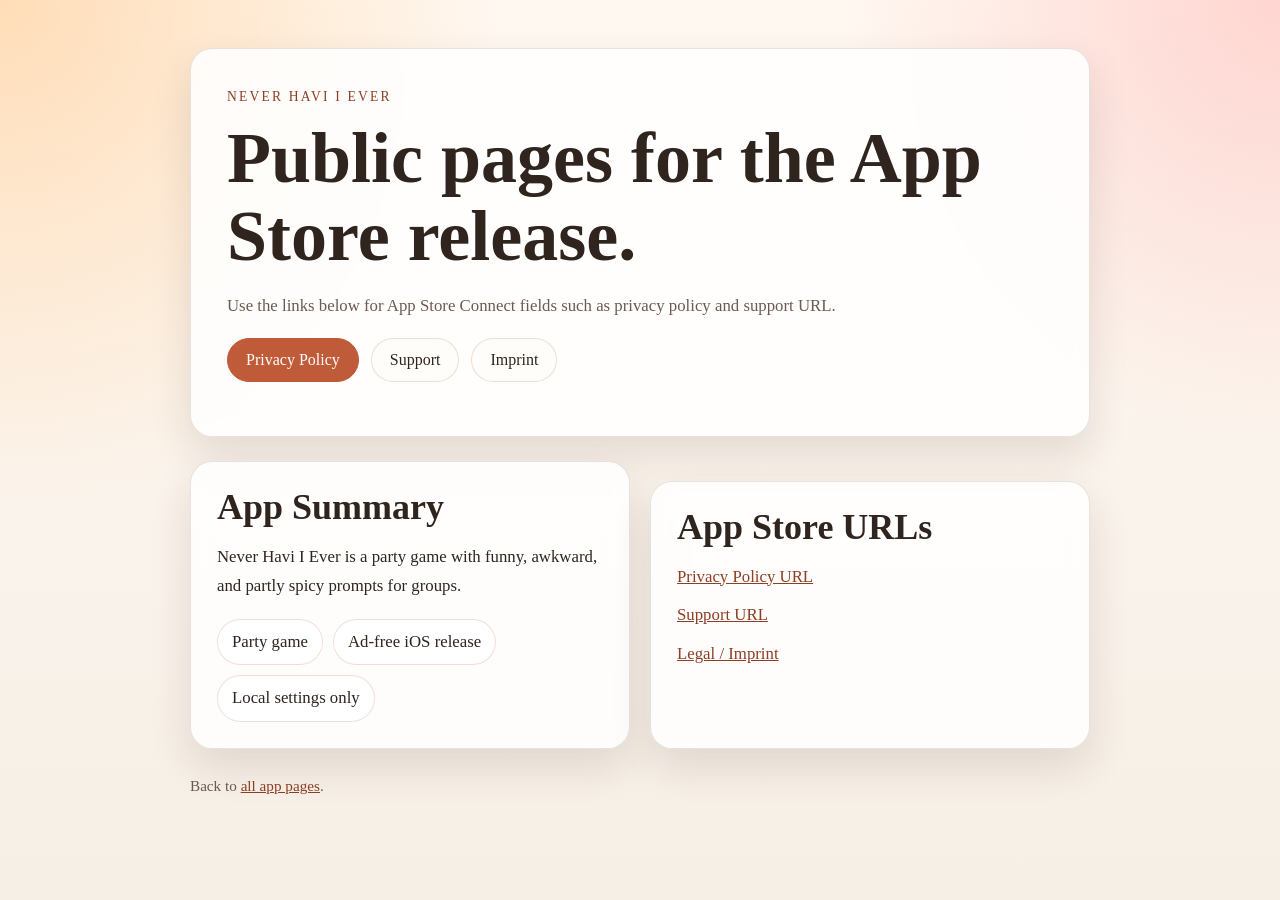
==== never-havi-i-ever/index.html @ bfc45e15 "feat: Initial comit" ====
<!DOCTYPE html>
<html lang="de">
  <head>
    <meta charset="utf-8">
    <meta name="viewport" content="width=device-width, initial-scale=1">
    <title>Never Havi I Ever</title>
    <meta name="description" content="Public support and legal information for the Never Havi I Ever app.">
    <link rel="stylesheet" href="../styles.css">
  </head>
  <body>
    <main class="page">
      <section class="hero">
        <p class="eyebrow">Never Havi I Ever</p>
        <h1>Public pages for the App Store release.</h1>
        <p class="muted">
          Use the links below for App Store Connect fields such as privacy policy and support URL.
        </p>
        <div class="nav">
          <a class="button primary" href="privacy.html">Privacy Policy</a>
          <a class="button" href="support.html">Support</a>
          <a class="button" href="imprint.html">Imprint</a>
        </div>
      </section>

      <section class="grid two">
        <article class="card section">
          <h2>App Summary</h2>
          <p>
            Never Havi I Ever is a party game with funny, awkward, and partly spicy prompts for groups.
          </p>
          <ul class="pill-list">
            <li>Party game</li>
            <li>Ad-free iOS release</li>
            <li>Local settings only</li>
          </ul>
        </article>

        <article class="card section">
          <h2>App Store URLs</h2>
          <ul class="link-list">
            <li><a href="privacy.html">Privacy Policy URL</a></li>
            <li><a href="support.html">Support URL</a></li>
            <li><a href="imprint.html">Legal / Imprint</a></li>
          </ul>
        </article>
      </section>

      <p class="footer">
        Back to <a href="../index.html">all app pages</a>.
      </p>
    </main>
  </body>
</html>
---- styles.css ----
:root {
  --bg: #f6efe6;
  --surface: rgba(255, 255, 255, 0.86);
  --surface-strong: #fffdf9;
  --text: #2f241e;
  --muted: #6b5a50;
  --accent: #bf5b39;
  --accent-dark: #8d3f25;
  --border: rgba(47, 36, 30, 0.12);
  --shadow: 0 18px 40px rgba(58, 37, 24, 0.12);
  --radius: 22px;
  --content-width: 900px;
}

* {
  box-sizing: border-box;
}

html {
  scroll-behavior: smooth;
}

body {
  margin: 0;
  font-family: Georgia, "Times New Roman", serif;
  color: var(--text);
  background:
    radial-gradient(circle at top left, rgba(255, 216, 173, 0.85), transparent 32%),
    radial-gradient(circle at top right, rgba(255, 148, 148, 0.35), transparent 28%),
    linear-gradient(180deg, #fff8f1 0%, var(--bg) 100%);
  min-height: 100vh;
}

a {
  color: var(--accent-dark);
}

a:hover {
  color: var(--accent);
}

.page {
  width: min(calc(100% - 32px), var(--content-width));
  margin: 0 auto;
  padding: 48px 0 72px;
}

.hero,
.card {
  background: var(--surface);
  border: 1px solid var(--border);
  border-radius: var(--radius);
  box-shadow: var(--shadow);
  backdrop-filter: blur(10px);
}

.hero {
  padding: 36px;
  margin-bottom: 24px;
}

.eyebrow {
  margin: 0 0 12px;
  color: var(--accent-dark);
  font-size: 0.85rem;
  letter-spacing: 0.16em;
  text-transform: uppercase;
}

h1,
h2,
h3 {
  line-height: 1.08;
  margin: 0 0 16px;
}

h1 {
  font-size: clamp(2.2rem, 6vw, 4.5rem);
}

h2 {
  font-size: clamp(1.5rem, 4vw, 2.25rem);
}

p,
li {
  font-size: 1.05rem;
  line-height: 1.7;
  color: var(--text);
}

.muted {
  color: var(--muted);
}

.grid {
  display: grid;
  gap: 20px;
}

.grid.two {
  grid-template-columns: repeat(2, minmax(0, 1fr));
}

.card {
  padding: 26px;
}

.pill-list,
.link-list {
  list-style: none;
  margin: 0;
  padding: 0;
}

.pill-list {
  display: flex;
  flex-wrap: wrap;
  gap: 10px;
  margin-top: 18px;
}

.pill-list li {
  border: 1px solid rgba(191, 91, 57, 0.2);
  border-radius: 999px;
  padding: 8px 14px;
  background: rgba(255, 255, 255, 0.78);
}

.link-list li + li {
  margin-top: 10px;
}

.nav {
  display: flex;
  flex-wrap: wrap;
  gap: 12px;
  margin-bottom: 18px;
}

.nav a,
.button {
  display: inline-flex;
  align-items: center;
  justify-content: center;
  gap: 8px;
  text-decoration: none;
  padding: 12px 18px;
  border-radius: 999px;
  border: 1px solid rgba(191, 91, 57, 0.2);
  background: var(--surface-strong);
  color: var(--text);
}

.button.primary {
  background: var(--accent);
  color: #fff;
  border-color: var(--accent);
}

.section + .section {
  margin-top: 20px;
}

.footer {
  margin-top: 24px;
  color: var(--muted);
  font-size: 0.95rem;
}

.note {
  border-left: 4px solid var(--accent);
  padding: 14px 16px;
  background: rgba(255, 248, 241, 0.88);
  border-radius: 14px;
}

code {
  font-family: Menlo, Monaco, monospace;
  font-size: 0.95em;
}

@media (max-width: 720px) {
  .page {
    width: min(calc(100% - 20px), var(--content-width));
    padding: 28px 0 56px;
  }

  .hero,
  .card {
    padding: 22px;
  }

  .grid.two {
    grid-template-columns: 1fr;
  }
}
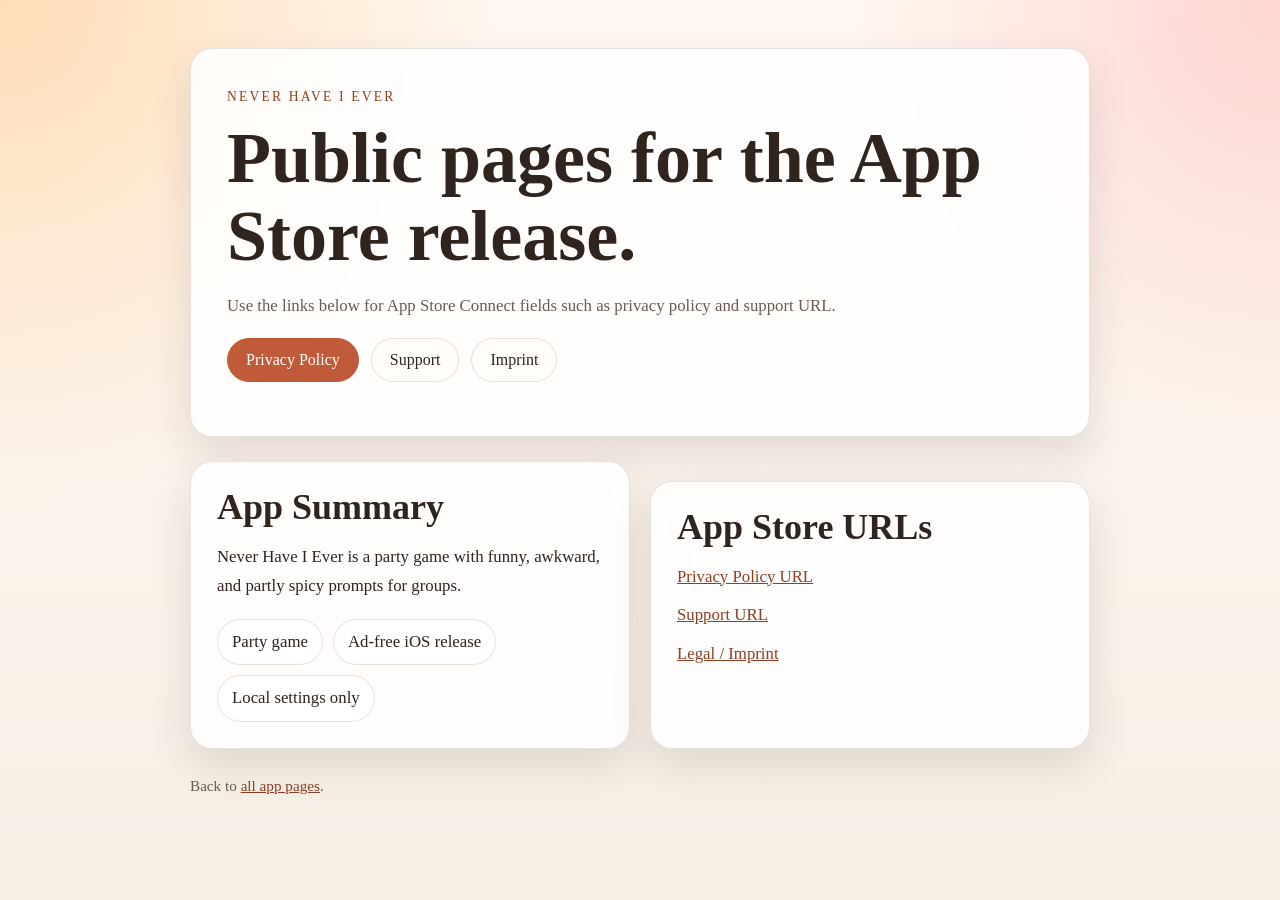
==== commit 6756275c: "fix: Name gefixed" ====
--- a/never-havi-i-ever/index.html
+++ b/never-havi-i-ever/index.html
@@ -1,53 +1,56 @@
 <!DOCTYPE html>
 <html lang="de">
-  <head>
-    <meta charset="utf-8">
-    <meta name="viewport" content="width=device-width, initial-scale=1">
-    <title>Never Havi I Ever</title>
-    <meta name="description" content="Public support and legal information for the Never Havi I Ever app.">
-    <link rel="stylesheet" href="../styles.css">
-  </head>
-  <body>
-    <main class="page">
-      <section class="hero">
-        <p class="eyebrow">Never Havi I Ever</p>
-        <h1>Public pages for the App Store release.</h1>
-        <p class="muted">
-          Use the links below for App Store Connect fields such as privacy policy and support URL.
+
+<head>
+  <meta charset="utf-8">
+  <meta name="viewport" content="width=device-width, initial-scale=1">
+  <title>Never Have I Ever</title>
+  <meta name="description" content="Public support and legal information for the Never Have I Ever app.">
+  <link rel="stylesheet" href="../styles.css">
+</head>
+
+<body>
+  <main class="page">
+    <section class="hero">
+      <p class="eyebrow">Never Have I Ever</p>
+      <h1>Public pages for the App Store release.</h1>
+      <p class="muted">
+        Use the links below for App Store Connect fields such as privacy policy and support URL.
+      </p>
+      <div class="nav">
+        <a class="button primary" href="privacy.html">Privacy Policy</a>
+        <a class="button" href="support.html">Support</a>
+        <a class="button" href="imprint.html">Imprint</a>
+      </div>
+    </section>
+
+    <section class="grid two">
+      <article class="card section">
+        <h2>App Summary</h2>
+        <p>
+          Never Have I Ever is a party game with funny, awkward, and partly spicy prompts for groups.
         </p>
-        <div class="nav">
-          <a class="button primary" href="privacy.html">Privacy Policy</a>
-          <a class="button" href="support.html">Support</a>
-          <a class="button" href="imprint.html">Imprint</a>
-        </div>
-      </section>
+        <ul class="pill-list">
+          <li>Party game</li>
+          <li>Ad-free iOS release</li>
+          <li>Local settings only</li>
+        </ul>
+      </article>
 
-      <section class="grid two">
-        <article class="card section">
-          <h2>App Summary</h2>
-          <p>
-            Never Havi I Ever is a party game with funny, awkward, and partly spicy prompts for groups.
-          </p>
-          <ul class="pill-list">
-            <li>Party game</li>
-            <li>Ad-free iOS release</li>
-            <li>Local settings only</li>
-          </ul>
-        </article>
+      <article class="card section">
+        <h2>App Store URLs</h2>
+        <ul class="link-list">
+          <li><a href="privacy.html">Privacy Policy URL</a></li>
+          <li><a href="support.html">Support URL</a></li>
+          <li><a href="imprint.html">Legal / Imprint</a></li>
+        </ul>
+      </article>
+    </section>
 
-        <article class="card section">
-          <h2>App Store URLs</h2>
-          <ul class="link-list">
-            <li><a href="privacy.html">Privacy Policy URL</a></li>
-            <li><a href="support.html">Support URL</a></li>
-            <li><a href="imprint.html">Legal / Imprint</a></li>
-          </ul>
-        </article>
-      </section>
+    <p class="footer">
+      Back to <a href="../index.html">all app pages</a>.
+    </p>
+  </main>
+</body>
 
-      <p class="footer">
-        Back to <a href="../index.html">all app pages</a>.
-      </p>
-    </main>
-  </body>
 </html>
